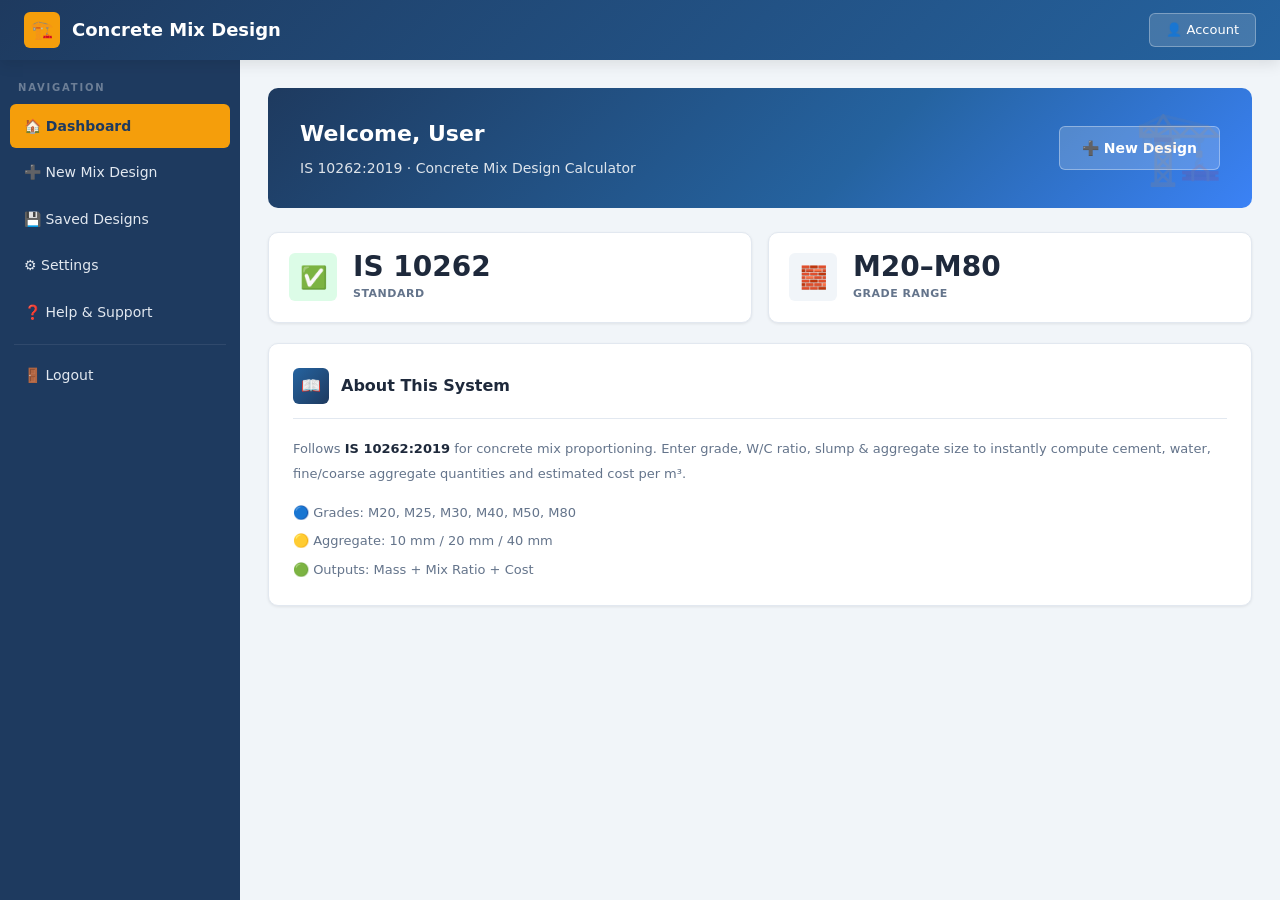
==== index.html @ 40d3233d "Add files via upload" ====
<!DOCTYPE html>
<html lang="en">
<head>
  <meta charset="UTF-8">
  <meta name="viewport" content="width=device-width, initial-scale=1">
  <title>Dashboard — Concrete Mix Design</title>
  <link rel="stylesheet" href="style.css">
  <style>
    .welcome-banner {
      background: linear-gradient(135deg, var(--primary) 0%, var(--primary-light) 60%, #3b82f6 100%);
      border-radius: var(--radius);
      padding: 28px 32px;
      color: #fff;
      display: flex;
      align-items: center;
      justify-content: space-between;
      gap: 20px;
      margin-bottom: 24px;
      position: relative;
      overflow: hidden;
    }
    .welcome-banner::after {
      content: '🏗️';
      position: absolute;
      right: 28px;
      top: 50%;
      transform: translateY(-50%);
      font-size: 72px;
      opacity: .12;
      pointer-events: none;
    }
    .welcome-banner h2 { font-size: 22px; font-weight: 800; margin-bottom: 6px; }
    .welcome-banner p  { font-size: 14px; opacity: .85; margin: 0; }
    .welcome-banner .btn-white {
      background: rgba(255,255,255,.18);
      border: 1px solid rgba(255,255,255,.35);
      color: #fff;
      padding: 10px 22px;
      border-radius: var(--radius-sm);
      font-weight: 600;
      font-size: 14px;
      cursor: pointer;
      white-space: nowrap;
      text-decoration: none;
      display: inline-flex;
      align-items: center;
      gap: 6px;
      transition: background .2s;
    }
    .welcome-banner .btn-white:hover { background: rgba(255,255,255,.28); }

    .quick-grid {
      display: grid;
      grid-template-columns: repeat(auto-fit, minmax(220px, 1fr));
      gap: 14px;
      margin-bottom: 24px;
    }
    .quick-card {
      background: var(--surface);
      border: 1px solid var(--border);
      border-radius: var(--radius);
      padding: 18px 20px;
      display: flex;
      align-items: center;
      gap: 14px;
      text-decoration: none;
      color: var(--text);
      transition: box-shadow .2s, transform .15s;
      box-shadow: var(--shadow-sm);
    }
    .quick-card:hover { box-shadow: var(--shadow-md); transform: translateY(-2px); }
    .quick-card .qc-icon {
      width: 44px; height: 44px;
      border-radius: var(--radius-sm);
      display: flex; align-items: center; justify-content: center;
      font-size: 20px; flex-shrink: 0;
    }
    .quick-card .qc-text strong { display: block; font-size: 14px; font-weight: 700; margin-bottom: 2px; }
    .quick-card .qc-text span   { font-size: 12px; color: var(--text-muted); }

    .two-col { display: grid; grid-template-columns: 1fr 1fr; gap: 20px; }
    .design-row {
      display: flex; align-items: center; gap: 12px;
      padding: 10px 0; border-bottom: 1px solid var(--border);
    }
    .design-row:last-child { border-bottom: none; }
    .design-row .dr-dot { width: 8px; height: 8px; background: var(--accent); border-radius: 50%; flex-shrink: 0; }
    .design-row .dr-name { flex: 1; font-size: 13px; font-weight: 600; }
    .design-row .dr-meta { font-size: 11px; color: var(--text-muted); }
    @media(max-width:768px) { .two-col { grid-template-columns: 1fr; } .welcome-banner::after { display:none; } }
  </style>
</head>
<body>

<header class="topbar">
  <div class="topbar-brand">
    <div class="brand-icon">🏗️</div>
    <h2>Concrete Mix Design</h2>
  </div>
  <div class="top-actions">
    <button class="nav-toggle" id="navToggle" aria-label="Toggle navigation">☰</button>
    <button class="account-btn" onclick="location.href='account.html'">👤 Account</button>
  </div>
</header>

<div class="container">
  <nav id="sidebar" class="sidebar">
    <div class="sidebar-label">Navigation</div>
    <ul>
      <li><a href="index.html" class="active">🏠 Dashboard</a></li>
      <li><a href="mix.html">➕ New Mix Design</a></li>
      <li><a href="saved.html">💾 Saved Designs</a></li>
      <li><a href="settings.html">⚙️ Settings</a></li>
      <li><a href="help.html">❓ Help &amp; Support</a></li>
    </ul>
    <div class="sidebar-divider"></div>
    <ul><li><a href="logout.html">🚪 Logout</a></li></ul>
  </nav>

  <main>

    <!-- Welcome Banner -->
    <div class="welcome-banner">
      <div>
        <h2>Welcome, <span id="userGreeting">User</span></h2>
        <p id="welcomeSub">IS 10262:2019 · Concrete Mix Design Calculator</p>
      </div>
      <a href="mix.html" class="btn-white">➕ New Design</a>
    </div>

    <!-- Stats -->
    <div class="stats-grid" style="margin-bottom:20px">
      <div class="stat-card">
        <div class="stat-icon green">✅</div>
        <div><div class="stat-value">IS 10262</div><div class="stat-label">Standard</div></div>
      </div>
      <div class="stat-card">
        <div class="stat-icon slate">🧱</div>
        <div><div class="stat-value">M20–M80</div><div class="stat-label">Grade Range</div></div>
      </div>
    </div>

      <div class="card">
        <div class="card-header">
          <div class="card-icon">📖</div>
          <h3>About This System</h3>
        </div>
        <p style="font-size:13px;color:var(--text-muted);line-height:1.9;margin-bottom:16px">
          Follows <strong style="color:var(--text)">IS 10262:2019</strong> for concrete mix proportioning.
          Enter grade, W/C ratio, slump &amp; aggregate size to instantly compute cement, water,
          fine/coarse aggregate quantities and estimated cost per m³.
        </p>
        <div style="display:flex;flex-direction:column;gap:8px;font-size:13px;color:var(--text-muted)">
          <div>🔵 Grades: M20, M25, M30, M40, M50, M80</div>
          <div>🟡 Aggregate: 10 mm / 20 mm / 40 mm</div>
          <div>🟢 Outputs: Mass + Mix Ratio + Cost</div>
        </div>
      </div>
    </div>

  </main>
</div>

<script src="app.js"></script>
<script>
(function(){
  const name = localStorage.getItem('concrete_user_name') || 'User';
  const role = localStorage.getItem('concrete_user_role') || '—';
  document.getElementById('userGreeting').textContent = name;
  document.getElementById('statRole').textContent     = role;

  function loadDashboard(designs) {
    document.getElementById('statSaved').textContent = designs.length;
    const list = document.getElementById('recentList');
    if (!designs.length) return;
    list.innerHTML = '';
    designs.slice(0, 4).forEach(d => {
      const date = (d.created_at || d.date)
        ? new Date(d.created_at || d.date).toLocaleDateString('en-IN',{day:'2-digit',month:'short'})
        : '—';
      list.innerHTML += `<div class="design-row">
        <div class="dr-dot"></div>
        <div class="dr-name">${escHtml(d.name || 'Mix Design')}</div>
        <div class="dr-meta">${escHtml(d.grade||'M20')} · ${date}</div>
      </div>`;
    });
  }

  function escHtml(s){ return String(s).replace(/&/g,'&amp;').replace(/</g,'&lt;').replace(/>/g,'&gt;'); }

  fetch('save_design.php')
    .then(r => r.json())
    .then(data => {
      if (data.success) loadDashboard(data.data || []);
      else loadDashboard([]);
    })
    .catch(() => loadDashboard([]));
})();
</script>
</body>
</html>
---- style.css ----
:root {
  --primary:        #1e3a5f;
  --primary-light:  #2563a0;
  --accent:         #f59e0b;
  --accent-dark:    #d97706;
  --bg:             #f1f5f9;
  --surface:        #ffffff;
  --surface-2:      #f8fafc;
  --border:         #e2e8f0;
  --text:           #1e293b;
  --text-muted:     #64748b;
  --sidebar-bg:     #1e3a5f;
  --sidebar-text:   #e2e8f0;
  --sidebar-hover:  rgba(255,255,255,.1);
  --success:        #059669;
  --success-bg:     #ecfdf5;
  --error:          #dc2626;
  --error-bg:       #fef2f2;
  --shadow-sm:      0 1px 3px rgba(0,0,0,.08);
  --shadow-md:      0 4px 14px rgba(0,0,0,.10);
  --shadow-lg:      0 8px 28px rgba(0,0,0,.14);
  --radius:         10px;
  --radius-sm:      6px;
}

body.dark-theme {
  --bg:           #0f172a;
  --surface:      #1e293b;
  --surface-2:    #162032;
  --border:       #334155;
  --text:         #e2e8f0;
  --text-muted:   #94a3b8;
  --sidebar-bg:   #0f172a;
  --sidebar-text: #cbd5e1;
  --success-bg:   #064e3b;
  --error-bg:     #450a0a;
}

*,*::before,*::after{box-sizing:border-box;margin:0;padding:0}
html,body{height:100%;scroll-behavior:smooth}
body{font-family:'Segoe UI',system-ui,-apple-system,sans-serif;background:var(--bg);color:var(--text);transition:background .3s,color .3s;font-size:15px;line-height:1.6}
a{color:inherit;text-decoration:none}

/* ─── Reveal Animation ─── */
.reveal {
  opacity: 0;
  transform: translateY(30px);
  transition: opacity 0.8s ease, transform 0.8s ease;
}
.reveal.active {
  opacity: 1;
  transform: translateY(0);
}

/* ─── Topbar ─── */
.topbar{
  background:linear-gradient(135deg,var(--primary) 0%,var(--primary-light) 100%);
  color:#fff;height:60px;padding:0 24px;
  display:flex;align-items:center;justify-content:space-between;
  box-shadow:var(--shadow-md);position:sticky;top:0;z-index:200;
}
.topbar-brand{display:flex;align-items:center;gap:12px}
.brand-icon{width:36px;height:36px;background:var(--accent);border-radius:var(--radius-sm);display:flex;align-items:center;justify-content:center;font-size:18px;flex-shrink:0}
.topbar h2{font-size:18px;font-weight:700;margin:0}
.top-actions{display:flex;gap:10px;align-items:center}
.nav-toggle{display:none;background:rgba(255,255,255,.15);border:1px solid rgba(255,255,255,.25);border-radius:var(--radius-sm);color:#fff;font-size:20px;cursor:pointer;padding:6px 10px;line-height:1;transition:background .2s;width:auto}
.nav-toggle:hover{background:rgba(255,255,255,.28)}
.account-btn{padding:7px 16px;background:rgba(255,255,255,.15);color:#fff;border:1px solid rgba(255,255,255,.3);border-radius:var(--radius-sm);cursor:pointer;font-size:13px;font-weight:500;transition:background .2s;width:auto}
.account-btn:hover{background:rgba(255,255,255,.28)}

/* ─── Layout ─── */
.container{display:flex;min-height:calc(100vh - 60px)}

/* ─── Sidebar ─── */
.sidebar{width:240px;flex-shrink:0;background:var(--sidebar-bg);display:flex;flex-direction:column;box-shadow:2px 0 8px rgba(0,0,0,.15);overflow-y:auto}
.sidebar-label{padding:20px 18px 8px;font-size:10px;text-transform:uppercase;letter-spacing:1.8px;color:rgba(255,255,255,.35);font-weight:600}
.sidebar ul{list-style:none;padding:0 10px;margin:0}
.sidebar li{margin-bottom:2px}
.sidebar a,.sidebar-link{
  display:flex;align-items:center;gap:10px;padding:11px 14px;
  color:var(--sidebar-text);text-decoration:none;border:none;
  background:none;width:100%;text-align:left;font-size:14px;
  font-family:inherit;font-weight:500;cursor:pointer;
  border-radius:var(--radius-sm);transition:background .2s,color .2s,padding-left .15s;
}
.sidebar a:hover,.sidebar-link:hover{background:var(--sidebar-hover);color:#fff;padding-left:18px}
.sidebar a.active,.sidebar-link.active{background:var(--accent);color:#1e3a5f;font-weight:700}
.sidebar-divider{height:1px;background:rgba(255,255,255,.08);margin:8px 14px}

/* ─── Main ─── */
main{flex:1;padding:28px;overflow-y:auto;background:var(--bg);min-width:0}
main>h2{font-size:22px;font-weight:700;margin-bottom:20px}

/* ─── Page ─── */
.page{display:none}
.page.active{display:block}


/* ─── Cards ─── */
.card{background:var(--surface);border:1px solid var(--border);border-radius:var(--radius);padding:24px;margin-bottom:20px;box-shadow:var(--shadow-sm)}
.card h3{font-size:16px;font-weight:700;margin-bottom:16px;color:var(--text)}
.card-header{display:flex;align-items:center;gap:12px;margin-bottom:18px;padding-bottom:14px;border-bottom:1px solid var(--border)}
.card-header h3{margin-bottom:0}
.card-icon{width:36px;height:36px;background:linear-gradient(135deg,var(--primary-light),var(--primary));border-radius:var(--radius-sm);display:flex;align-items:center;justify-content:center;font-size:16px;flex-shrink:0}

/* ─── Forms ─── */
.form-row{margin-bottom:16px}
.form-grid{display:grid;grid-template-columns:1fr 1fr;gap:16px}
.form-grid-3{display:grid;grid-template-columns:1fr 1fr 1fr;gap:16px}
label{display:block;font-size:12px;font-weight:600;color:var(--text-muted);margin-bottom:5px;text-transform:uppercase;letter-spacing:.5px}
input,select,textarea{width:100%;padding:10px 14px;border:1.5px solid var(--border);border-radius:var(--radius-sm);font-size:14px;font-family:inherit;background:var(--surface);color:var(--text);transition:border-color .2s,box-shadow .2s;margin-bottom:0}
input:focus,select:focus,textarea:focus{outline:none;border-color:var(--primary-light);box-shadow:0 0 0 3px rgba(37,99,160,.12)}
input[type="checkbox"],input[type="radio"]{width:auto;margin-right:6px;margin-bottom:0}

/* ─── Buttons ─── */
button,
.btn-full,
.primary-btn,
.secondary-btn{
  display:inline-flex;align-items:center;justify-content:center;gap:8px;
  padding:10px 20px;border:none;border-radius:var(--radius-sm);
  cursor:pointer;font-size:14px;font-weight:600;font-family:inherit;
  transition:all .2s;white-space:nowrap;line-height:1.4;
}
.btn-full{width:100%;display:flex}
.primary-btn{background:linear-gradient(135deg,var(--primary-light),var(--primary));color:#fff;box-shadow:0 2px 8px rgba(30,58,95,.3)}
.primary-btn:hover{transform:translateY(-1px);box-shadow:0 4px 14px rgba(30,58,95,.4)}
.secondary-btn{background:var(--surface-2);color:var(--text);border:1.5px solid var(--border)}
.secondary-btn:hover{background:var(--border)}
.btn-danger{background:#fee2e2;color:#dc2626;border:1px solid #fca5a5}
.btn-danger:hover{background:#fca5a5}
.btn-accent{background:linear-gradient(135deg,var(--accent),var(--accent-dark));color:#1e3a5f;border:none;box-shadow:0 2px 8px rgba(245,158,11,.3)}
.btn-accent:hover{transform:translateY(-1px);box-shadow:0 4px 14px rgba(245,158,11,.4)}
.btn-group{display:flex;gap:10px;flex-wrap:wrap}

/* ─── Messages ─── */
.success{background:var(--success-bg);color:var(--success);border-left:4px solid var(--success);padding:12px 16px;border-radius:var(--radius-sm);font-size:14px;font-weight:500;margin-bottom:16px}
.error{color:var(--error);font-size:13px;display:block;margin-top:4px}

/* ─── Page Header ─── */
.page-header{display:flex;align-items:center;justify-content:space-between;margin-bottom:24px;flex-wrap:wrap;gap:12px}
.page-header h2{margin-bottom:0}

/* ─── Stats Grid ─── */
.stats-grid{display:grid;grid-template-columns:repeat(auto-fit,minmax(175px,1fr));gap:16px;margin-bottom:24px}
.stat-card{background:var(--surface);border:1px solid var(--border);border-radius:var(--radius);padding:20px;display:flex;align-items:center;gap:16px;box-shadow:var(--shadow-sm)}
.stat-icon{width:48px;height:48px;border-radius:var(--radius-sm);display:flex;align-items:center;justify-content:center;font-size:22px;flex-shrink:0}
.stat-icon.blue{background:#dbeafe}
.stat-icon.amber{background:#fef3c7}
.stat-icon.green{background:#dcfce7}
.stat-icon.slate{background:#f1f5f9}
.stat-value{font-size:28px;font-weight:800;color:var(--text);line-height:1}
.stat-label{font-size:11px;color:var(--text-muted);font-weight:600;text-transform:uppercase;letter-spacing:.5px;margin-top:4px}

/* ——— Help Hero (global support strip) ——— */
.help-hero{
  background:linear-gradient(135deg,var(--primary) 0%,var(--primary-light) 60%,#3b82f6 100%);
  border-radius:var(--radius);
  padding:22px 24px;
  color:#fff;
  display:flex;
  align-items:center;
  gap:16px;
  margin-bottom:20px;
  box-shadow:var(--shadow-sm);
}
.help-hero .h-icon{font-size:38px;flex-shrink:0;line-height:1}
.help-hero h2,.help-hero h3{font-size:18px;font-weight:800;margin:0 0 4px}
.help-hero p{margin:0;font-size:13px;color:rgba(255,255,255,.9)}
.help-hero .help-actions{margin-left:auto;display:flex;gap:8px;flex-wrap:wrap}
.help-hero .help-btn{
  background:rgba(255,255,255,.16);
  border:1px solid rgba(255,255,255,.35);
  color:#fff;
  padding:8px 14px;
  border-radius:var(--radius-sm);
  font-weight:700;
  font-size:13px;
  text-decoration:none;
  display:inline-flex;
  align-items:center;
  gap:6px;
  transition:background .2s,border-color .2s,transform .15s;
}
.help-hero .help-btn:hover{background:rgba(255,255,255,.24);transform:translateY(-1px)}
.help-hero .help-btn.alt{background:#fff;color:var(--primary);border-color:#fff}

@media(max-width:768px){
  .help-hero{flex-direction:column;align-items:flex-start;padding:18px 16px}
  .help-hero .help-actions{margin-left:0;width:100%;justify-content:flex-start}
}


/* ─── Design Items (Saved) ─── */
.designs-list{list-style:none}
.design-item{background:var(--surface);border:1px solid var(--border);border-radius:var(--radius);padding:16px 20px;margin-bottom:12px;display:flex;align-items:center;justify-content:space-between;gap:16px;box-shadow:var(--shadow-sm);transition:box-shadow .2s}
.design-item:hover{box-shadow:var(--shadow-md)}
.design-info h4{font-size:15px;font-weight:700;color:var(--text);margin-bottom:3px}
.design-info p{font-size:12px;color:var(--text-muted);margin:0}
.design-badge{background:linear-gradient(135deg,var(--primary-light),var(--primary));color:#fff;font-size:11px;font-weight:700;padding:3px 10px;border-radius:20px;white-space:nowrap}
.design-actions{display:flex;gap:8px;flex-shrink:0}
.empty-state{text-align:center;padding:48px 20px;color:var(--text-muted)}
.empty-state .empty-icon{font-size:48px;margin-bottom:12px}
.empty-state p{font-size:15px}

/* ─── Auth ─── */
.auth-outer{min-height:calc(100vh - 60px);display:flex;align-items:center;justify-content:center;padding:24px;background:var(--bg)}
.auth-card{width:100%;max-width:440px;background:var(--surface);border:1px solid var(--border);border-radius:var(--radius);box-shadow:var(--shadow-lg);overflow:hidden}
.auth-header{background:linear-gradient(135deg,var(--primary) 0%,var(--primary-light) 100%);padding:28px 32px 24px;text-align:center}
.auth-logo{width:60px;height:60px;background:rgba(255,255,255,.2);border-radius:50%;display:flex;align-items:center;justify-content:center;font-size:28px;margin:0 auto 14px}
.auth-header h2{font-size:22px;font-weight:800;color:#fff;margin-bottom:4px}
.auth-header p{font-size:13px;color:rgba(255,255,255,.75);margin:0}
.auth-body{padding:28px 32px 32px}
.auth-footer{text-align:center;padding-top:16px;border-top:1px solid var(--border);margin-top:16px;font-size:13px;color:var(--text-muted)}
.auth-footer a{color:var(--primary-light);text-decoration:none;font-weight:600}
.auth-footer a:hover{text-decoration:underline}
.auth-divider{display:flex;align-items:center;gap:12px;margin:16px 0;color:var(--text-muted);font-size:12px}
.auth-divider::before,.auth-divider::after{content:'';flex:1;height:1px;background:var(--border)}
.link-muted{color:var(--primary-light);font-size:13px;cursor:pointer;text-decoration:none}
.login-actions{display:flex;gap:10px}

/* ─── Result Box ─── */
.result-box{background:#eff6ff;border-left:4px solid var(--primary-light);border-radius:var(--radius-sm);padding:16px 20px}
.result-row{display:flex;justify-content:space-between;align-items:center;padding:9px 0;border-bottom:1px solid #dbeafe;font-size:14px}
.result-row:last-child{border-bottom:none}
.result-row .rlabel{color:var(--text-muted);font-weight:500}
.result-row .rvalue{font-weight:700;color:var(--primary);font-size:15px}
.result-row .rvalue.big{font-size:20px;color:var(--accent-dark)}

/* ─── Misc ─── */
.badge{display:inline-block;padding:2px 10px;border-radius:20px;font-size:11px;font-weight:700;text-transform:uppercase}
.badge-blue{background:#dbeafe;color:var(--primary)}
.badge-amber{background:#fef3c7;color:#92400e}
.badge-green{background:#dcfce7;color:#065f46}
hr.divider{border:none;border-top:1px solid var(--border);margin:20px 0}

/* ─── Responsive ─── */
@media(max-width:768px){
  .topbar{padding:0 14px}
  .topbar h2{font-size:14px}
  .nav-toggle{display:flex}
  .container{display:block}
  .sidebar{position:fixed;top:60px;left:0;width:260px;height:calc(100vh - 60px);transform:translateX(-100%);transition:transform .3s ease;z-index:500}
  .sidebar.open{transform:translateX(0)}
  body.sidebar-open::before{content:'';position:fixed;inset:60px 0 0 0;background:rgba(0,0,0,.45);z-index:499}
  main{padding:16px}
  .card{padding:16px}
  .form-grid,.form-grid-3{grid-template-columns:1fr}
  .btn-group{flex-direction:column}
  .auth-outer{padding:16px;align-items:flex-start;padding-top:24px}
  .auth-body{padding:20px}
  .login-actions{flex-direction:column}
}
@media(max-width:480px){
  .topbar h2{font-size:13px}
  .stats-grid{grid-template-columns:1fr 1fr}
}

/* ─── Mix Page Utility Helpers ─── */
.bg-yellow-50{background:#fefce8}
.bg-gray-50{background:#f9fafb}
.border{border:1px solid var(--border)}
.border-yellow-200{border-color:#fcd34d}
.border-gray-200{border-color:#e5e7eb}
.border-b{border-bottom:1px solid var(--border)}
.p-4{padding:16px}
.mt-4{margin-top:16px}
.mt-8{margin-top:28px}
.mb-3{margin-bottom:12px}
.mb-2{margin-bottom:8px}
.mb-1{margin-bottom:4px}
.pb-2{padding-bottom:8px}
.rounded-xl{border-radius:16px}
.grid{display:grid}
.grid-cols-3{grid-template-columns:repeat(auto-fit,minmax(180px,1fr))}
.gap-4{gap:16px}
.text-xs{font-size:12px}
.text-sm{font-size:14px}
.text-md{font-size:15px}
.text-lg{font-size:17px}
.font-medium{font-weight:500}
.font-semibold{font-weight:600}
.font-bold{font-weight:700}
.text-gray-700{color:#374151}
.text-gray-600{color:#4b5563}
.text-gray-800{color:#1f2937}
.text-indigo-700{color:#4338ca}
.block{display:block}
.ml-4{margin-left:16px}
.detail-item{display:flex;justify-content:space-between;align-items:center;padding:6px 0;border-bottom:1px dashed var(--border);gap:10px}
.detail-item span:last-child{font-weight:600;color:var(--text)}
.detail-item:last-child{border-bottom:none}

/* Accent styling for material cost card */
.cost-card{
  background:linear-gradient(135deg,#fffbe6 0%,#fff3bf 55%,#ffeeb0 100%);
  border:1px solid #f5d564;
  box-shadow:0 4px 16px rgba(180,124,8,.12);
}
.cost-card h3{color:#7a4a00}
.cost-card label{color:#7a4a00;font-weight:700}
.cost-grid{display:grid;gap:14px}
.cost-grid.top-row{grid-template-columns:repeat(auto-fit,minmax(200px,1fr))}
.cost-grid.bottom-row{grid-template-columns:repeat(auto-fit,minmax(220px,1fr))}
.cost-item.top{padding:10px 10px 14px 10px}
.cost-item.bottom{padding:16px 10px 6px 10px}

/* Breakdown + Save spacing */
.breakdown-card{padding:22px;border-radius:18px}
.breakdown-card .detail-item{padding:8px 0}
.save-section{padding:16px 0 4px 0}
.calc-section{margin-top:12px;padding-top:10px;border-top:1px dashed var(--border)}
.calc-section:first-of-type{margin-top:6px;border-top:none;padding-top:0}
.step-title{color:#1e3a8a;font-weight:700;font-size:14px;margin:0 0 6px 0}
.step-note{color:var(--text-muted);font-size:12px;margin:0 0 10px 0}
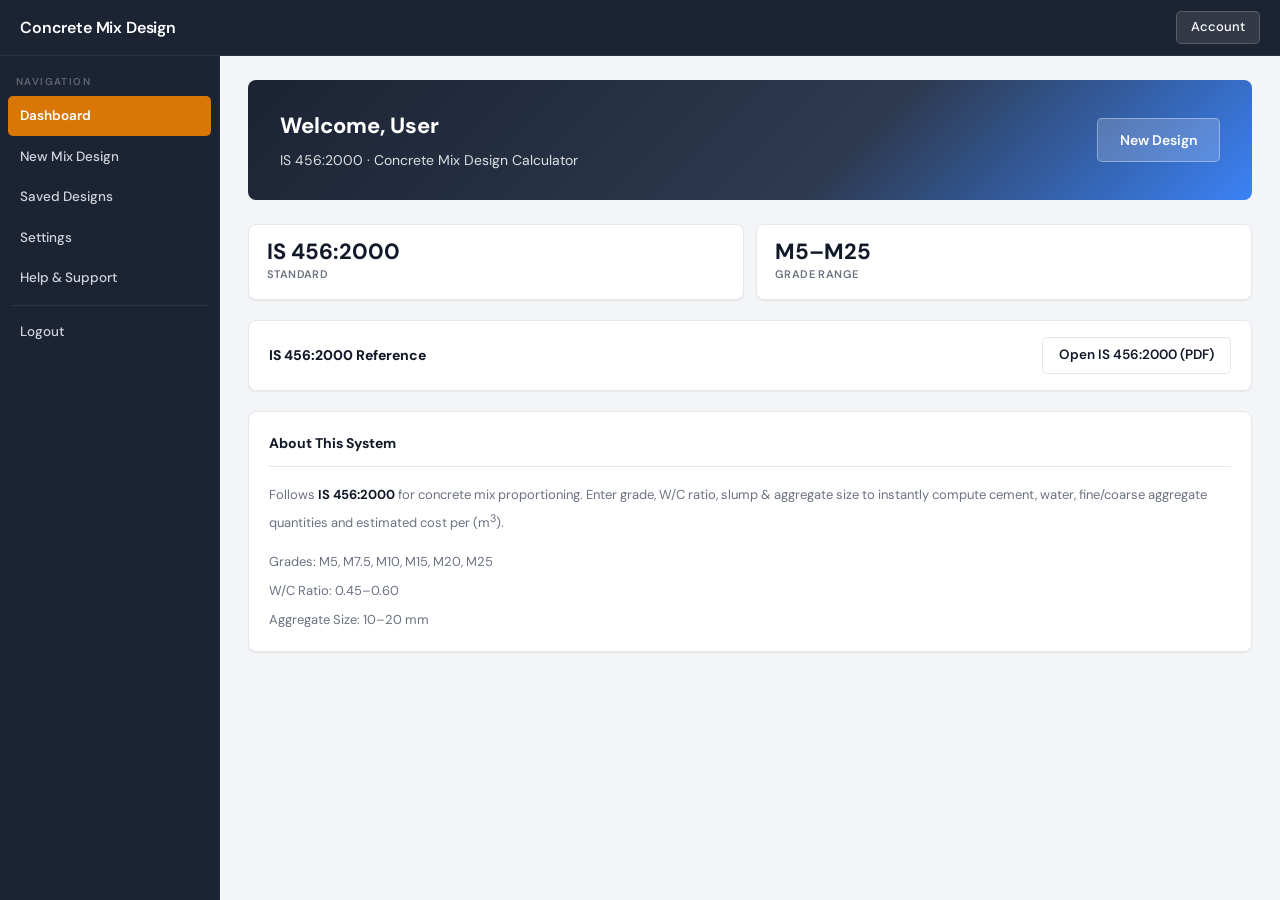
==== commit b76d9579: "Add files via upload" ====
--- a/index.html
+++ b/index.html
@@ -1,4 +1,4 @@
-<!DOCTYPE html>
+﻿<!DOCTYPE html>
 <html lang="en">
 <head>
   <meta charset="UTF-8">
@@ -20,7 +20,7 @@
       overflow: hidden;
     }
     .welcome-banner::after {
-      content: '🏗️';
+      content: '';
       position: absolute;
       right: 28px;
       top: 50%;
@@ -94,12 +94,14 @@
 
 <header class="topbar">
   <div class="topbar-brand">
-    <div class="brand-icon">🏗️</div>
+    
     <h2>Concrete Mix Design</h2>
   </div>
   <div class="top-actions">
-    <button class="nav-toggle" id="navToggle" aria-label="Toggle navigation">☰</button>
-    <button class="account-btn" onclick="location.href='account.html'">👤 Account</button>
+    <button class="nav-toggle" id="navToggle" aria-label="Toggle navigation" aria-expanded="false">
+      <span class="nav-toggle-icon" aria-hidden="true"></span>
+    </button>
+    <button class="account-btn" onclick="location.href='account.html'">Account</button>
   </div>
 </header>
 
@@ -107,14 +109,14 @@
   <nav id="sidebar" class="sidebar">
     <div class="sidebar-label">Navigation</div>
     <ul>
-      <li><a href="index.html" class="active">🏠 Dashboard</a></li>
-      <li><a href="mix.html">➕ New Mix Design</a></li>
-      <li><a href="saved.html">💾 Saved Designs</a></li>
-      <li><a href="settings.html">⚙️ Settings</a></li>
-      <li><a href="help.html">❓ Help &amp; Support</a></li>
+      <li><a href="index.html" class="active">Dashboard</a></li>
+      <li><a href="mix.html">New Mix Design</a></li>
+      <li><a href="saved.html">Saved Designs</a></li>
+      <li><a href="settings.html">Settings</a></li>
+      <li><a href="help.html">Help &amp; Support</a></li>
     </ul>
     <div class="sidebar-divider"></div>
-    <ul><li><a href="logout.html">🚪 Logout</a></li></ul>
+    <ul><li><a href="logout.html">Logout</a></li></ul>
   </nav>
 
   <main>
@@ -123,37 +125,47 @@
     <div class="welcome-banner">
       <div>
         <h2>Welcome, <span id="userGreeting">User</span></h2>
-        <p id="welcomeSub">IS 10262:2019 · Concrete Mix Design Calculator</p>
-      </div>
-      <a href="mix.html" class="btn-white">➕ New Design</a>
+        <p id="welcomeSub">IS 456:2000 · Concrete Mix Design Calculator</p>
+      </div>
+      <a href="mix.html" class="btn-white">New Design</a>
     </div>
 
     <!-- Stats -->
     <div class="stats-grid" style="margin-bottom:20px">
       <div class="stat-card">
-        <div class="stat-icon green">✅</div>
-        <div><div class="stat-value">IS 10262</div><div class="stat-label">Standard</div></div>
+        
+        <div><div class="stat-value">IS 456:2000</div><div class="stat-label">Standard</div></div>
       </div>
       <div class="stat-card">
-        <div class="stat-icon slate">🧱</div>
-        <div><div class="stat-value">M20–M80</div><div class="stat-label">Grade Range</div></div>
+        
+        <div><div class="stat-value">M5–M25</div><div class="stat-label">Grade Range</div></div>
+      </div>
+    </div>
+
+    <div class="card" style="padding:16px 20px;margin-bottom:20px">
+      <div style="display:flex;align-items:center;justify-content:space-between;gap:12px;flex-wrap:wrap">
+        <div style="font-weight:800;color:var(--text)">IS 456:2000 Reference</div>
+        <div class="btn-group">
+          <a class="secondary-btn" style="text-decoration:none" target="_blank" rel="noopener noreferrer"
+            href="https://law.resource.org/pub/in/bis/S03/is.456.2000.pdf">Open IS 456:2000 (PDF)</a>
+        </div>
       </div>
     </div>
 
       <div class="card">
         <div class="card-header">
-          <div class="card-icon">📖</div>
+          
           <h3>About This System</h3>
         </div>
         <p style="font-size:13px;color:var(--text-muted);line-height:1.9;margin-bottom:16px">
-          Follows <strong style="color:var(--text)">IS 10262:2019</strong> for concrete mix proportioning.
+          Follows <strong style="color:var(--text)">IS 456:2000</strong> for concrete mix proportioning.
           Enter grade, W/C ratio, slump &amp; aggregate size to instantly compute cement, water,
-          fine/coarse aggregate quantities and estimated cost per m³.
+          fine/coarse aggregate quantities and estimated cost per (m<sup>3</sup>).
         </p>
         <div style="display:flex;flex-direction:column;gap:8px;font-size:13px;color:var(--text-muted)">
-          <div>🔵 Grades: M20, M25, M30, M40, M50, M80</div>
-          <div>🟡 Aggregate: 10 mm / 20 mm / 40 mm</div>
-          <div>🟢 Outputs: Mass + Mix Ratio + Cost</div>
+          <div>Grades: M5, M7.5, M10, M15, M20, M25</div>
+          <div>W/C Ratio: 0.45–0.60</div>
+          <div>Aggregate Size: 10–20 mm</div> 
         </div>
       </div>
     </div>
--- a/style.css
+++ b/style.css
@@ -1,315 +1,260 @@
+@import url('https://fonts.googleapis.com/css2?family=DM+Sans:wght@400;500;600;700&family=DM+Mono:wght@400;500&display=swap');
+
 :root {
-  --primary:        #1e3a5f;
-  --primary-light:  #2563a0;
-  --accent:         #f59e0b;
-  --accent-dark:    #d97706;
-  --bg:             #f1f5f9;
+  --primary:        #1c2333;
+  --primary-light:  #2d3a50;
+  --accent:         #d97706;
+  --accent-dark:    #b45309;
+  --accent-bg:      #fef3c7;
+  --bg:             #f4f5f7;
   --surface:        #ffffff;
-  --surface-2:      #f8fafc;
-  --border:         #e2e8f0;
-  --text:           #1e293b;
-  --text-muted:     #64748b;
-  --sidebar-bg:     #1e3a5f;
-  --sidebar-text:   #e2e8f0;
-  --sidebar-hover:  rgba(255,255,255,.1);
+  --surface-2:      #f9fafb;
+  --border:         #e4e7ec;
+  --border-strong:  #c8cdd6;
+  --text:           #111827;
+  --text-muted:     #6b7280;
+  --text-faint:     #9ca3af;
+  --sidebar-bg:     #1c2333;
+  --sidebar-text:   #d1d5db;
+  --sidebar-hover:  rgba(255,255,255,.08);
   --success:        #059669;
   --success-bg:     #ecfdf5;
+  --success-text:   #065f46;
   --error:          #dc2626;
   --error-bg:       #fef2f2;
-  --shadow-sm:      0 1px 3px rgba(0,0,0,.08);
-  --shadow-md:      0 4px 14px rgba(0,0,0,.10);
-  --shadow-lg:      0 8px 28px rgba(0,0,0,.14);
-  --radius:         10px;
-  --radius-sm:      6px;
+  --shadow-sm:      0 1px 2px rgba(0,0,0,.06);
+  --shadow-md:      0 2px 8px rgba(0,0,0,.08);
+  --radius:         8px;
+  --radius-sm:      5px;
+  --font:           'DM Sans', system-ui, sans-serif;
+  --font-mono:      'DM Mono', 'Fira Code', monospace;
 }
 
 body.dark-theme {
-  --bg:           #0f172a;
-  --surface:      #1e293b;
-  --surface-2:    #162032;
-  --border:       #334155;
-  --text:         #e2e8f0;
-  --text-muted:   #94a3b8;
+  --bg:           #111827;
+  --surface:      #1f2937;
+  --surface-2:    #1a2332;
+  --border:       #374151;
+  --border-strong:#4b5563;
+  --text:         #f3f4f6;
+  --text-muted:   #9ca3af;
+  --text-faint:   #6b7280;
   --sidebar-bg:   #0f172a;
-  --sidebar-text: #cbd5e1;
+  --sidebar-text: #d1d5db;
   --success-bg:   #064e3b;
+  --success-text: #6ee7b7;
   --error-bg:     #450a0a;
 }
 
 *,*::before,*::after{box-sizing:border-box;margin:0;padding:0}
-html,body{height:100%;scroll-behavior:smooth}
-body{font-family:'Segoe UI',system-ui,-apple-system,sans-serif;background:var(--bg);color:var(--text);transition:background .3s,color .3s;font-size:15px;line-height:1.6}
+html,body{height:100%}
+body{font-family:var(--font);background:var(--bg);color:var(--text);font-size:14px;line-height:1.6;transition:background .25s,color .25s}
 a{color:inherit;text-decoration:none}
-
-/* ─── Reveal Animation ─── */
-.reveal {
-  opacity: 0;
-  transform: translateY(30px);
-  transition: opacity 0.8s ease, transform 0.8s ease;
-}
-.reveal.active {
-  opacity: 1;
-  transform: translateY(0);
-}
-
-/* ─── Topbar ─── */
-.topbar{
-  background:linear-gradient(135deg,var(--primary) 0%,var(--primary-light) 100%);
-  color:#fff;height:60px;padding:0 24px;
-  display:flex;align-items:center;justify-content:space-between;
-  box-shadow:var(--shadow-md);position:sticky;top:0;z-index:200;
-}
-.topbar-brand{display:flex;align-items:center;gap:12px}
-.brand-icon{width:36px;height:36px;background:var(--accent);border-radius:var(--radius-sm);display:flex;align-items:center;justify-content:center;font-size:18px;flex-shrink:0}
-.topbar h2{font-size:18px;font-weight:700;margin:0}
-.top-actions{display:flex;gap:10px;align-items:center}
-.nav-toggle{display:none;background:rgba(255,255,255,.15);border:1px solid rgba(255,255,255,.25);border-radius:var(--radius-sm);color:#fff;font-size:20px;cursor:pointer;padding:6px 10px;line-height:1;transition:background .2s;width:auto}
-.nav-toggle:hover{background:rgba(255,255,255,.28)}
-.account-btn{padding:7px 16px;background:rgba(255,255,255,.15);color:#fff;border:1px solid rgba(255,255,255,.3);border-radius:var(--radius-sm);cursor:pointer;font-size:13px;font-weight:500;transition:background .2s;width:auto}
-.account-btn:hover{background:rgba(255,255,255,.28)}
-
-/* ─── Layout ─── */
-.container{display:flex;min-height:calc(100vh - 60px)}
-
-/* ─── Sidebar ─── */
-.sidebar{width:240px;flex-shrink:0;background:var(--sidebar-bg);display:flex;flex-direction:column;box-shadow:2px 0 8px rgba(0,0,0,.15);overflow-y:auto}
-.sidebar-label{padding:20px 18px 8px;font-size:10px;text-transform:uppercase;letter-spacing:1.8px;color:rgba(255,255,255,.35);font-weight:600}
-.sidebar ul{list-style:none;padding:0 10px;margin:0}
-.sidebar li{margin-bottom:2px}
-.sidebar a,.sidebar-link{
-  display:flex;align-items:center;gap:10px;padding:11px 14px;
-  color:var(--sidebar-text);text-decoration:none;border:none;
-  background:none;width:100%;text-align:left;font-size:14px;
-  font-family:inherit;font-weight:500;cursor:pointer;
-  border-radius:var(--radius-sm);transition:background .2s,color .2s,padding-left .15s;
-}
-.sidebar a:hover,.sidebar-link:hover{background:var(--sidebar-hover);color:#fff;padding-left:18px}
-.sidebar a.active,.sidebar-link.active{background:var(--accent);color:#1e3a5f;font-weight:700}
-.sidebar-divider{height:1px;background:rgba(255,255,255,.08);margin:8px 14px}
-
-/* ─── Main ─── */
-main{flex:1;padding:28px;overflow-y:auto;background:var(--bg);min-width:0}
-main>h2{font-size:22px;font-weight:700;margin-bottom:20px}
-
-/* ─── Page ─── */
+*:focus-visible{outline:2px solid var(--accent);outline-offset:2px}
+
+/* Topbar */
+.topbar{background:var(--primary);color:#fff;height:56px;padding:0 20px;display:flex;align-items:center;justify-content:space-between;position:sticky;top:0;z-index:200;border-bottom:1px solid rgba(255,255,255,.06)}
+.topbar-brand{display:flex;align-items:center;gap:10px}
+.brand-icon{width:30px;height:30px;background:var(--accent);border-radius:var(--radius-sm);display:flex;align-items:center;justify-content:center;font-size:15px;flex-shrink:0}
+.topbar h2{font-size:16px;font-weight:600;margin:0;letter-spacing:-.01em}
+.top-actions{display:flex;gap:8px;align-items:center}
+.nav-toggle{display:none;align-items:center;justify-content:center;background:rgba(255,255,255,.1);border:1px solid rgba(255,255,255,.15);border-radius:var(--radius-sm);color:#fff;cursor:pointer;width:36px;height:32px;padding:0;transition:background .15s}
+.nav-toggle:hover{background:rgba(255,255,255,.18)}
+.nav-toggle-icon{position:relative;display:block;width:16px;height:2px;background:currentColor;border-radius:1px}
+.nav-toggle-icon::before,.nav-toggle-icon::after{content:'';position:absolute;left:0;width:16px;height:2px;background:currentColor;border-radius:1px}
+.nav-toggle-icon::before{top:-5px}
+.nav-toggle-icon::after{top:5px}
+.account-btn{padding:6px 14px;background:rgba(255,255,255,.1);color:#fff;border:1px solid rgba(255,255,255,.18);border-radius:var(--radius-sm);cursor:pointer;font-size:13px;font-weight:500;font-family:var(--font);transition:background .15s}
+.account-btn:hover{background:rgba(255,255,255,.18)}
+
+/* Layout */
+.container{display:flex;min-height:calc(100vh - 56px)}
+
+/* Sidebar */
+.sidebar{width:220px;flex-shrink:0;background:var(--sidebar-bg);display:flex;flex-direction:column;overflow-y:auto;border-right:1px solid rgba(255,255,255,.04)}
+.sidebar-label{padding:18px 16px 6px;font-size:10px;text-transform:uppercase;letter-spacing:1.4px;color:rgba(255,255,255,.3);font-weight:600}
+.sidebar ul{list-style:none;padding:0 8px;margin:0}
+.sidebar li{margin-bottom:1px}
+.sidebar a,.sidebar-link{display:flex;align-items:center;gap:8px;padding:9px 12px;color:var(--sidebar-text);text-decoration:none;border:none;background:none;width:100%;text-align:left;font-size:13.5px;font-weight:500;font-family:var(--font);cursor:pointer;border-radius:var(--radius-sm);transition:background .15s,color .15s}
+.sidebar a:hover,.sidebar-link:hover{background:var(--sidebar-hover);color:#fff}
+.sidebar a.active,.sidebar-link.active{background:var(--accent);color:#fff;font-weight:600}
+.sidebar-divider{height:1px;background:rgba(255,255,255,.07);margin:6px 12px}
+
+/* Main */
+main{flex:1;max-width:1100px;margin:0 auto;padding:24px 28px;overflow-y:auto;background:var(--bg);min-width:0}
+main>h2{font-size:20px;font-weight:700;margin-bottom:20px}
 .page{display:none}
 .page.active{display:block}
 
-
-/* ─── Cards ─── */
-.card{background:var(--surface);border:1px solid var(--border);border-radius:var(--radius);padding:24px;margin-bottom:20px;box-shadow:var(--shadow-sm)}
-.card h3{font-size:16px;font-weight:700;margin-bottom:16px;color:var(--text)}
-.card-header{display:flex;align-items:center;gap:12px;margin-bottom:18px;padding-bottom:14px;border-bottom:1px solid var(--border)}
+/* Cards */
+.card{background:var(--surface);border:1px solid var(--border);border-radius:var(--radius);padding:20px;margin-bottom:16px;box-shadow:var(--shadow-sm)}
+.card h3{font-size:14px;font-weight:700;margin-bottom:14px}
+.card-header{display:flex;align-items:center;gap:10px;margin-bottom:16px;padding-bottom:12px;border-bottom:1px solid var(--border)}
 .card-header h3{margin-bottom:0}
-.card-icon{width:36px;height:36px;background:linear-gradient(135deg,var(--primary-light),var(--primary));border-radius:var(--radius-sm);display:flex;align-items:center;justify-content:center;font-size:16px;flex-shrink:0}
-
-/* ─── Forms ─── */
-.form-row{margin-bottom:16px}
-.form-grid{display:grid;grid-template-columns:1fr 1fr;gap:16px}
-.form-grid-3{display:grid;grid-template-columns:1fr 1fr 1fr;gap:16px}
-label{display:block;font-size:12px;font-weight:600;color:var(--text-muted);margin-bottom:5px;text-transform:uppercase;letter-spacing:.5px}
-input,select,textarea{width:100%;padding:10px 14px;border:1.5px solid var(--border);border-radius:var(--radius-sm);font-size:14px;font-family:inherit;background:var(--surface);color:var(--text);transition:border-color .2s,box-shadow .2s;margin-bottom:0}
-input:focus,select:focus,textarea:focus{outline:none;border-color:var(--primary-light);box-shadow:0 0 0 3px rgba(37,99,160,.12)}
-input[type="checkbox"],input[type="radio"]{width:auto;margin-right:6px;margin-bottom:0}
-
-/* ─── Buttons ─── */
-button,
-.btn-full,
-.primary-btn,
-.secondary-btn{
-  display:inline-flex;align-items:center;justify-content:center;gap:8px;
-  padding:10px 20px;border:none;border-radius:var(--radius-sm);
-  cursor:pointer;font-size:14px;font-weight:600;font-family:inherit;
-  transition:all .2s;white-space:nowrap;line-height:1.4;
-}
+.card-icon{width:30px;height:30px;background:var(--bg);border:1px solid var(--border);border-radius:var(--radius-sm);display:flex;align-items:center;justify-content:center;font-size:14px;flex-shrink:0}
+
+/* Forms */
+.form-row{margin-bottom:14px}
+.form-grid{display:grid;grid-template-columns:1fr 1fr;gap:14px}
+.form-grid-3{display:grid;grid-template-columns:1fr 1fr 1fr;gap:14px}
+label{display:block;font-size:11.5px;font-weight:600;color:var(--text-muted);margin-bottom:4px;text-transform:uppercase;letter-spacing:.4px}
+input,select,textarea{width:100%;padding:8px 12px;border:1.5px solid var(--border);border-radius:var(--radius-sm);font-size:13.5px;font-family:var(--font);background:var(--surface);color:var(--text);transition:border-color .15s,box-shadow .15s;margin-bottom:0}
+input:focus,select:focus,textarea:focus{outline:none;border-color:var(--accent);box-shadow:0 0 0 3px rgba(217,119,6,.1)}
+input[type="checkbox"],input[type="radio"]{width:auto;margin-right:6px;margin-bottom:0;accent-color:var(--accent)}
+input[readonly]{background:var(--bg);color:var(--text-muted)}
+
+/* Buttons */
+button,.btn-full,.primary-btn,.secondary-btn{display:inline-flex;align-items:center;justify-content:center;gap:6px;padding:8px 16px;border:none;border-radius:var(--radius-sm);cursor:pointer;font-size:13.5px;font-weight:600;font-family:var(--font);transition:all .15s;white-space:nowrap;line-height:1.4}
 .btn-full{width:100%;display:flex}
-.primary-btn{background:linear-gradient(135deg,var(--primary-light),var(--primary));color:#fff;box-shadow:0 2px 8px rgba(30,58,95,.3)}
-.primary-btn:hover{transform:translateY(-1px);box-shadow:0 4px 14px rgba(30,58,95,.4)}
-.secondary-btn{background:var(--surface-2);color:var(--text);border:1.5px solid var(--border)}
-.secondary-btn:hover{background:var(--border)}
-.btn-danger{background:#fee2e2;color:#dc2626;border:1px solid #fca5a5}
-.btn-danger:hover{background:#fca5a5}
-.btn-accent{background:linear-gradient(135deg,var(--accent),var(--accent-dark));color:#1e3a5f;border:none;box-shadow:0 2px 8px rgba(245,158,11,.3)}
-.btn-accent:hover{transform:translateY(-1px);box-shadow:0 4px 14px rgba(245,158,11,.4)}
-.btn-group{display:flex;gap:10px;flex-wrap:wrap}
-
-/* ─── Messages ─── */
-.success{background:var(--success-bg);color:var(--success);border-left:4px solid var(--success);padding:12px 16px;border-radius:var(--radius-sm);font-size:14px;font-weight:500;margin-bottom:16px}
-.error{color:var(--error);font-size:13px;display:block;margin-top:4px}
-
-/* ─── Page Header ─── */
-.page-header{display:flex;align-items:center;justify-content:space-between;margin-bottom:24px;flex-wrap:wrap;gap:12px}
+.primary-btn{background:var(--primary);color:#fff}
+.primary-btn:hover{background:var(--primary-light)}
+.secondary-btn{background:var(--surface);color:var(--text);border:1.5px solid var(--border)}
+.secondary-btn:hover{background:var(--bg);border-color:var(--border-strong)}
+.btn-danger{background:var(--error-bg);color:var(--error);border:1px solid #fca5a5}
+.btn-danger:hover{background:#fecaca}
+.btn-accent{background:var(--accent);color:#fff;border:none}
+.btn-accent:hover{background:var(--accent-dark)}
+.btn-group{display:flex;gap:8px;flex-wrap:wrap}
+
+/* Messages */
+.success{background:var(--success-bg);color:var(--success-text);border-left:3px solid var(--success);padding:10px 14px;border-radius:var(--radius-sm);font-size:13px;font-weight:500;margin-bottom:14px}
+.error{color:var(--error);font-size:12px;display:block;margin-top:3px}
+
+/* Page Header */
+.page-header{display:flex;align-items:center;justify-content:space-between;margin-bottom:20px;flex-wrap:wrap;gap:10px}
 .page-header h2{margin-bottom:0}
 
-/* ─── Stats Grid ─── */
-.stats-grid{display:grid;grid-template-columns:repeat(auto-fit,minmax(175px,1fr));gap:16px;margin-bottom:24px}
-.stat-card{background:var(--surface);border:1px solid var(--border);border-radius:var(--radius);padding:20px;display:flex;align-items:center;gap:16px;box-shadow:var(--shadow-sm)}
-.stat-icon{width:48px;height:48px;border-radius:var(--radius-sm);display:flex;align-items:center;justify-content:center;font-size:22px;flex-shrink:0}
-.stat-icon.blue{background:#dbeafe}
-.stat-icon.amber{background:#fef3c7}
+/* Hero banner */
+.help-hero{background:var(--surface);border:1px solid var(--border);border-left:3px solid var(--accent);border-radius:var(--radius);padding:16px 20px;color:var(--text);display:flex;align-items:center;gap:14px;margin-bottom:16px}
+.help-hero .h-icon{font-size:28px;flex-shrink:0;line-height:1}
+.help-hero h2,.help-hero h3{font-size:16px;font-weight:700;margin:0 0 2px}
+.help-hero p{margin:0;font-size:13px;color:var(--text-muted)}
+.help-hero .help-actions{margin-left:auto;display:flex;gap:8px;flex-wrap:wrap}
+.help-hero .help-btn{background:var(--bg);border:1.5px solid var(--border);color:var(--text);padding:6px 12px;border-radius:var(--radius-sm);font-weight:600;font-size:12.5px;text-decoration:none;display:inline-flex;align-items:center;gap:5px;transition:border-color .15s,background .15s;font-family:var(--font)}
+.help-hero .help-btn:hover{background:var(--surface);border-color:var(--border-strong)}
+.help-hero .help-btn.alt{background:var(--accent);color:#fff;border-color:var(--accent)}
+.help-hero .help-btn.alt:hover{background:var(--accent-dark);border-color:var(--accent-dark)}
+
+/* Stats */
+.stats-grid{display:grid;grid-template-columns:repeat(auto-fit,minmax(160px,1fr));gap:12px;margin-bottom:16px}
+.stat-card{background:var(--surface);border:1px solid var(--border);border-radius:var(--radius);padding:16px 18px;display:flex;align-items:center;gap:14px;box-shadow:var(--shadow-sm)}
+.stat-icon{width:38px;height:38px;border-radius:var(--radius-sm);display:flex;align-items:center;justify-content:center;font-size:18px;flex-shrink:0;background:var(--bg)}
+.stat-icon.blue{background:#eff6ff}
+.stat-icon.amber{background:var(--accent-bg)}
 .stat-icon.green{background:#dcfce7}
-.stat-icon.slate{background:#f1f5f9}
-.stat-value{font-size:28px;font-weight:800;color:var(--text);line-height:1}
-.stat-label{font-size:11px;color:var(--text-muted);font-weight:600;text-transform:uppercase;letter-spacing:.5px;margin-top:4px}
-
-/* ——— Help Hero (global support strip) ——— */
-.help-hero{
-  background:linear-gradient(135deg,var(--primary) 0%,var(--primary-light) 60%,#3b82f6 100%);
-  border-radius:var(--radius);
-  padding:22px 24px;
-  color:#fff;
-  display:flex;
-  align-items:center;
-  gap:16px;
-  margin-bottom:20px;
-  box-shadow:var(--shadow-sm);
-}
-.help-hero .h-icon{font-size:38px;flex-shrink:0;line-height:1}
-.help-hero h2,.help-hero h3{font-size:18px;font-weight:800;margin:0 0 4px}
-.help-hero p{margin:0;font-size:13px;color:rgba(255,255,255,.9)}
-.help-hero .help-actions{margin-left:auto;display:flex;gap:8px;flex-wrap:wrap}
-.help-hero .help-btn{
-  background:rgba(255,255,255,.16);
-  border:1px solid rgba(255,255,255,.35);
-  color:#fff;
-  padding:8px 14px;
-  border-radius:var(--radius-sm);
-  font-weight:700;
-  font-size:13px;
-  text-decoration:none;
-  display:inline-flex;
-  align-items:center;
-  gap:6px;
-  transition:background .2s,border-color .2s,transform .15s;
-}
-.help-hero .help-btn:hover{background:rgba(255,255,255,.24);transform:translateY(-1px)}
-.help-hero .help-btn.alt{background:#fff;color:var(--primary);border-color:#fff}
-
-@media(max-width:768px){
-  .help-hero{flex-direction:column;align-items:flex-start;padding:18px 16px}
-  .help-hero .help-actions{margin-left:0;width:100%;justify-content:flex-start}
-}
-
-
-/* ─── Design Items (Saved) ─── */
+.stat-icon.slate{background:var(--bg)}
+.stat-value{font-size:22px;font-weight:700;color:var(--text);line-height:1;font-variant-numeric:tabular-nums}
+.stat-label{font-size:11px;color:var(--text-muted);font-weight:600;text-transform:uppercase;letter-spacing:.4px;margin-top:3px}
+
+/* Design Items */
 .designs-list{list-style:none}
-.design-item{background:var(--surface);border:1px solid var(--border);border-radius:var(--radius);padding:16px 20px;margin-bottom:12px;display:flex;align-items:center;justify-content:space-between;gap:16px;box-shadow:var(--shadow-sm);transition:box-shadow .2s}
-.design-item:hover{box-shadow:var(--shadow-md)}
-.design-info h4{font-size:15px;font-weight:700;color:var(--text);margin-bottom:3px}
+.design-item{background:var(--surface);border:1px solid var(--border);border-radius:var(--radius);padding:14px 18px;margin-bottom:8px;display:flex;align-items:center;justify-content:space-between;gap:14px;box-shadow:var(--shadow-sm)}
+.design-item:hover{border-color:var(--border-strong)}
+.design-info h4{font-size:14px;font-weight:600;color:var(--text);margin-bottom:2px}
 .design-info p{font-size:12px;color:var(--text-muted);margin:0}
-.design-badge{background:linear-gradient(135deg,var(--primary-light),var(--primary));color:#fff;font-size:11px;font-weight:700;padding:3px 10px;border-radius:20px;white-space:nowrap}
-.design-actions{display:flex;gap:8px;flex-shrink:0}
-.empty-state{text-align:center;padding:48px 20px;color:var(--text-muted)}
-.empty-state .empty-icon{font-size:48px;margin-bottom:12px}
-.empty-state p{font-size:15px}
-
-/* ─── Auth ─── */
-.auth-outer{min-height:calc(100vh - 60px);display:flex;align-items:center;justify-content:center;padding:24px;background:var(--bg)}
-.auth-card{width:100%;max-width:440px;background:var(--surface);border:1px solid var(--border);border-radius:var(--radius);box-shadow:var(--shadow-lg);overflow:hidden}
-.auth-header{background:linear-gradient(135deg,var(--primary) 0%,var(--primary-light) 100%);padding:28px 32px 24px;text-align:center}
-.auth-logo{width:60px;height:60px;background:rgba(255,255,255,.2);border-radius:50%;display:flex;align-items:center;justify-content:center;font-size:28px;margin:0 auto 14px}
-.auth-header h2{font-size:22px;font-weight:800;color:#fff;margin-bottom:4px}
-.auth-header p{font-size:13px;color:rgba(255,255,255,.75);margin:0}
-.auth-body{padding:28px 32px 32px}
-.auth-footer{text-align:center;padding-top:16px;border-top:1px solid var(--border);margin-top:16px;font-size:13px;color:var(--text-muted)}
-.auth-footer a{color:var(--primary-light);text-decoration:none;font-weight:600}
+.design-badge{background:var(--bg);border:1px solid var(--border);color:var(--text);font-size:11px;font-weight:700;padding:2px 9px;border-radius:20px;white-space:nowrap;font-family:var(--font-mono)}
+.design-actions{display:flex;gap:6px;flex-shrink:0}
+.empty-state{text-align:center;padding:40px 20px;color:var(--text-muted)}
+.empty-state .empty-icon{font-size:36px;margin-bottom:10px}
+.empty-state p{font-size:14px}
+
+/* Auth */
+.auth-outer{min-height:calc(100vh - 56px);display:flex;align-items:center;justify-content:center;padding:24px;background:var(--bg)}
+.auth-card{width:100%;max-width:420px;background:var(--surface);border:1px solid var(--border);border-radius:var(--radius);box-shadow:var(--shadow-md);overflow:hidden}
+.auth-header{background:var(--primary);padding:28px 28px 24px;text-align:center}
+.auth-logo{width:48px;height:48px;background:var(--accent);border-radius:var(--radius);display:flex;align-items:center;justify-content:center;font-size:22px;margin:0 auto 12px}
+.auth-header h2{font-size:20px;font-weight:700;color:#fff;margin-bottom:3px}
+.auth-header p{font-size:13px;color:rgba(255,255,255,.6);margin:0}
+.auth-body{padding:24px 28px 28px}
+.auth-footer{text-align:center;padding-top:14px;border-top:1px solid var(--border);margin-top:14px;font-size:13px;color:var(--text-muted)}
+.auth-footer a{color:var(--accent);font-weight:600}
 .auth-footer a:hover{text-decoration:underline}
-.auth-divider{display:flex;align-items:center;gap:12px;margin:16px 0;color:var(--text-muted);font-size:12px}
+.auth-divider{display:flex;align-items:center;gap:10px;margin:14px 0;color:var(--text-faint);font-size:12px}
 .auth-divider::before,.auth-divider::after{content:'';flex:1;height:1px;background:var(--border)}
-.link-muted{color:var(--primary-light);font-size:13px;cursor:pointer;text-decoration:none}
-.login-actions{display:flex;gap:10px}
-
-/* ─── Result Box ─── */
-.result-box{background:#eff6ff;border-left:4px solid var(--primary-light);border-radius:var(--radius-sm);padding:16px 20px}
-.result-row{display:flex;justify-content:space-between;align-items:center;padding:9px 0;border-bottom:1px solid #dbeafe;font-size:14px}
+.link-muted{color:var(--accent);font-size:13px;cursor:pointer;text-decoration:none}
+.login-actions{display:flex;gap:8px}
+
+/* Result Box */
+.result-box{background:var(--surface-2);border:1px solid var(--border);border-radius:var(--radius-sm);padding:14px 18px}
+.result-row{display:flex;justify-content:space-between;align-items:center;padding:8px 0;border-bottom:1px solid var(--border);font-size:13.5px}
 .result-row:last-child{border-bottom:none}
 .result-row .rlabel{color:var(--text-muted);font-weight:500}
-.result-row .rvalue{font-weight:700;color:var(--primary);font-size:15px}
-.result-row .rvalue.big{font-size:20px;color:var(--accent-dark)}
-
-/* ─── Misc ─── */
-.badge{display:inline-block;padding:2px 10px;border-radius:20px;font-size:11px;font-weight:700;text-transform:uppercase}
-.badge-blue{background:#dbeafe;color:var(--primary)}
-.badge-amber{background:#fef3c7;color:#92400e}
+.result-row .rvalue{font-weight:700;color:var(--text);font-variant-numeric:tabular-nums}
+.result-row .rvalue.big{font-size:18px;color:var(--accent-dark);font-family:var(--font-mono)}
+
+/* Misc */
+.badge{display:inline-block;padding:2px 8px;border-radius:20px;font-size:11px;font-weight:600;text-transform:uppercase}
+.badge-blue{background:#eff6ff;color:#1e40af}
+.badge-amber{background:var(--accent-bg);color:#92400e}
 .badge-green{background:#dcfce7;color:#065f46}
-hr.divider{border:none;border-top:1px solid var(--border);margin:20px 0}
-
-/* ─── Responsive ─── */
-@media(max-width:768px){
-  .topbar{padding:0 14px}
-  .topbar h2{font-size:14px}
-  .nav-toggle{display:flex}
-  .container{display:block}
-  .sidebar{position:fixed;top:60px;left:0;width:260px;height:calc(100vh - 60px);transform:translateX(-100%);transition:transform .3s ease;z-index:500}
-  .sidebar.open{transform:translateX(0)}
-  body.sidebar-open::before{content:'';position:fixed;inset:60px 0 0 0;background:rgba(0,0,0,.45);z-index:499}
-  main{padding:16px}
-  .card{padding:16px}
-  .form-grid,.form-grid-3{grid-template-columns:1fr}
-  .btn-group{flex-direction:column}
-  .auth-outer{padding:16px;align-items:flex-start;padding-top:24px}
-  .auth-body{padding:20px}
-  .login-actions{flex-direction:column}
-}
-@media(max-width:480px){
-  .topbar h2{font-size:13px}
-  .stats-grid{grid-template-columns:1fr 1fr}
-}
-
-/* ─── Mix Page Utility Helpers ─── */
-.bg-yellow-50{background:#fefce8}
-.bg-gray-50{background:#f9fafb}
-.border{border:1px solid var(--border)}
-.border-yellow-200{border-color:#fcd34d}
-.border-gray-200{border-color:#e5e7eb}
-.border-b{border-bottom:1px solid var(--border)}
-.p-4{padding:16px}
-.mt-4{margin-top:16px}
-.mt-8{margin-top:28px}
-.mb-3{margin-bottom:12px}
-.mb-2{margin-bottom:8px}
-.mb-1{margin-bottom:4px}
-.pb-2{padding-bottom:8px}
-.rounded-xl{border-radius:16px}
-.grid{display:grid}
-.grid-cols-3{grid-template-columns:repeat(auto-fit,minmax(180px,1fr))}
-.gap-4{gap:16px}
-.text-xs{font-size:12px}
-.text-sm{font-size:14px}
-.text-md{font-size:15px}
-.text-lg{font-size:17px}
-.font-medium{font-weight:500}
-.font-semibold{font-weight:600}
-.font-bold{font-weight:700}
-.text-gray-700{color:#374151}
-.text-gray-600{color:#4b5563}
-.text-gray-800{color:#1f2937}
-.text-indigo-700{color:#4338ca}
-.block{display:block}
-.ml-4{margin-left:16px}
+hr.divider{border:none;border-top:1px solid var(--border);margin:16px 0}
+
+/* Welcome Banner */
+.welcome-banner{background:var(--primary);border-radius:var(--radius);padding:20px 24px;color:#fff;display:flex;align-items:center;justify-content:space-between;gap:16px;margin-bottom:16px}
+.welcome-banner h2{font-size:18px;font-weight:700;margin-bottom:3px}
+.welcome-banner p{font-size:13px;opacity:.65;margin:0}
+.welcome-banner .btn-white{background:rgba(255,255,255,.12);border:1px solid rgba(255,255,255,.22);color:#fff;padding:7px 16px;border-radius:var(--radius-sm);font-weight:600;font-size:13px;cursor:pointer;white-space:nowrap;text-decoration:none;display:inline-flex;align-items:center;gap:5px;transition:background .15s;font-family:var(--font)}
+.welcome-banner .btn-white:hover{background:rgba(255,255,255,.22)}
+
+/* Tabs */
+.acct-tabs{display:flex;gap:2px;border-bottom:2px solid var(--border);margin-bottom:20px}
+.tab-btn{padding:9px 16px;border:none;background:none;font-size:13.5px;font-weight:600;cursor:pointer;color:var(--text-muted);border-bottom:2px solid transparent;margin-bottom:-2px;transition:all .15s;font-family:var(--font)}
+.tab-btn.active{color:var(--accent);border-bottom-color:var(--accent)}
+
+/* Cost card */
+.cost-card{background:#fffbeb;border:1px solid #fcd34d}
+.cost-card h3{color:#78350f}
+.cost-card label{color:#78350f}
+.cost-grid{display:grid;gap:12px}
+.cost-grid.top-row{grid-template-columns:repeat(auto-fit,minmax(190px,1fr))}
+.cost-grid.bottom-row{grid-template-columns:repeat(auto-fit,minmax(210px,1fr))}
+
+/* Utility */
+.breakdown-card{padding:20px;border-radius:var(--radius)}
+.breakdown-card .detail-item{padding:7px 0}
+.save-section{padding:14px 0 2px}
+.calc-section{margin-top:10px;padding-top:8px;border-top:1px dashed var(--border)}
+.calc-section:first-of-type{margin-top:4px;border-top:none;padding-top:0}
+.step-title{color:var(--primary);font-weight:700;font-size:13px;margin:0 0 4px}
+.step-note{color:var(--text-muted);font-size:12px;margin:0 0 8px}
 .detail-item{display:flex;justify-content:space-between;align-items:center;padding:6px 0;border-bottom:1px dashed var(--border);gap:10px}
 .detail-item span:last-child{font-weight:600;color:var(--text)}
 .detail-item:last-child{border-bottom:none}
-
-/* Accent styling for material cost card */
-.cost-card{
-  background:linear-gradient(135deg,#fffbe6 0%,#fff3bf 55%,#ffeeb0 100%);
-  border:1px solid #f5d564;
-  box-shadow:0 4px 16px rgba(180,124,8,.12);
-}
-.cost-card h3{color:#7a4a00}
-.cost-card label{color:#7a4a00;font-weight:700}
-.cost-grid{display:grid;gap:14px}
-.cost-grid.top-row{grid-template-columns:repeat(auto-fit,minmax(200px,1fr))}
-.cost-grid.bottom-row{grid-template-columns:repeat(auto-fit,minmax(220px,1fr))}
-.cost-item.top{padding:10px 10px 14px 10px}
-.cost-item.bottom{padding:16px 10px 6px 10px}
-
-/* Breakdown + Save spacing */
-.breakdown-card{padding:22px;border-radius:18px}
-.breakdown-card .detail-item{padding:8px 0}
-.save-section{padding:16px 0 4px 0}
-.calc-section{margin-top:12px;padding-top:10px;border-top:1px dashed var(--border)}
-.calc-section:first-of-type{margin-top:6px;border-top:none;padding-top:0}
-.step-title{color:#1e3a8a;font-weight:700;font-size:14px;margin:0 0 6px 0}
-.step-note{color:var(--text-muted);font-size:12px;margin:0 0 10px 0}
+.hint{font-size:11.5px;color:var(--text-muted);margin-top:5px;line-height:1.4}
+.bg-yellow-50{background:#fefce8}.bg-gray-50{background:var(--bg)}.border{border:1px solid var(--border)}.border-yellow-200{border-color:#fcd34d}.border-gray-200{border-color:var(--border)}.border-b{border-bottom:1px solid var(--border)}.p-4{padding:16px}.mt-4{margin-top:16px}.mt-8{margin-top:24px}.mb-3{margin-bottom:12px}.mb-2{margin-bottom:8px}.mb-1{margin-bottom:4px}.pb-2{padding-bottom:8px}.rounded-xl{border-radius:12px}.grid{display:grid}.grid-cols-3{grid-template-columns:repeat(auto-fit,minmax(170px,1fr))}.gap-4{gap:14px}.text-xs{font-size:11.5px}.text-sm{font-size:13px}.text-md{font-size:14px}.text-lg{font-size:16px}.font-medium{font-weight:500}.font-semibold{font-weight:600}.font-bold{font-weight:700}.text-gray-700{color:#374151}.text-gray-600{color:#4b5563}.text-gray-800{color:#1f2937}.text-indigo-700{color:#4338ca}.block{display:block}.ml-4{margin-left:16px}
+.reveal{opacity:0;transform:translateY(16px);transition:opacity .5s ease,transform .5s ease}
+.reveal.active{opacity:1;transform:translateY(0)}
+
+/* Responsive */
+@media(max-width:768px){
+  .topbar{padding:0 12px}
+  .topbar h2{font-size:15px}
+  .nav-toggle{display:flex}
+  .container{display:block}
+  .sidebar{position:fixed;top:56px;left:0;width:240px;height:calc(100vh - 56px);transform:translateX(-100%);transition:transform .25s ease;z-index:500}
+  .sidebar.open{transform:translateX(0)}
+  body.sidebar-open::before{content:'';position:fixed;inset:56px 0 0 0;background:rgba(0,0,0,.35);z-index:499}
+  main{padding:14px 16px}
+  .card{padding:14px}
+  .form-grid,.form-grid-3{grid-template-columns:1fr}
+  .btn-group{flex-direction:column}
+  .help-hero{flex-direction:column;align-items:flex-start}
+  .help-hero .help-actions{margin-left:0;width:100%;justify-content:flex-start}
+  .welcome-banner{flex-direction:column;align-items:flex-start}
+  .auth-outer{padding:16px;align-items:flex-start;padding-top:20px}
+  .auth-body{padding:18px}
+  .auth-header{padding:20px 18px}
+  .login-actions{flex-direction:column}
+}
+@media(max-width:480px){
+  .topbar{height:auto;min-height:56px;padding:10px 12px;gap:8px;flex-wrap:wrap;align-items:flex-start}
+  .topbar-brand{width:100%}
+  .top-actions{width:100%;justify-content:flex-start}
+  .stats-grid{grid-template-columns:1fr}
+  .auth-outer{padding:12px}
+  .auth-card{max-width:100%}
+}
+
+/* Tab panes */
+.tab-pane{display:none}
+.tab-pane.active{display:block}
